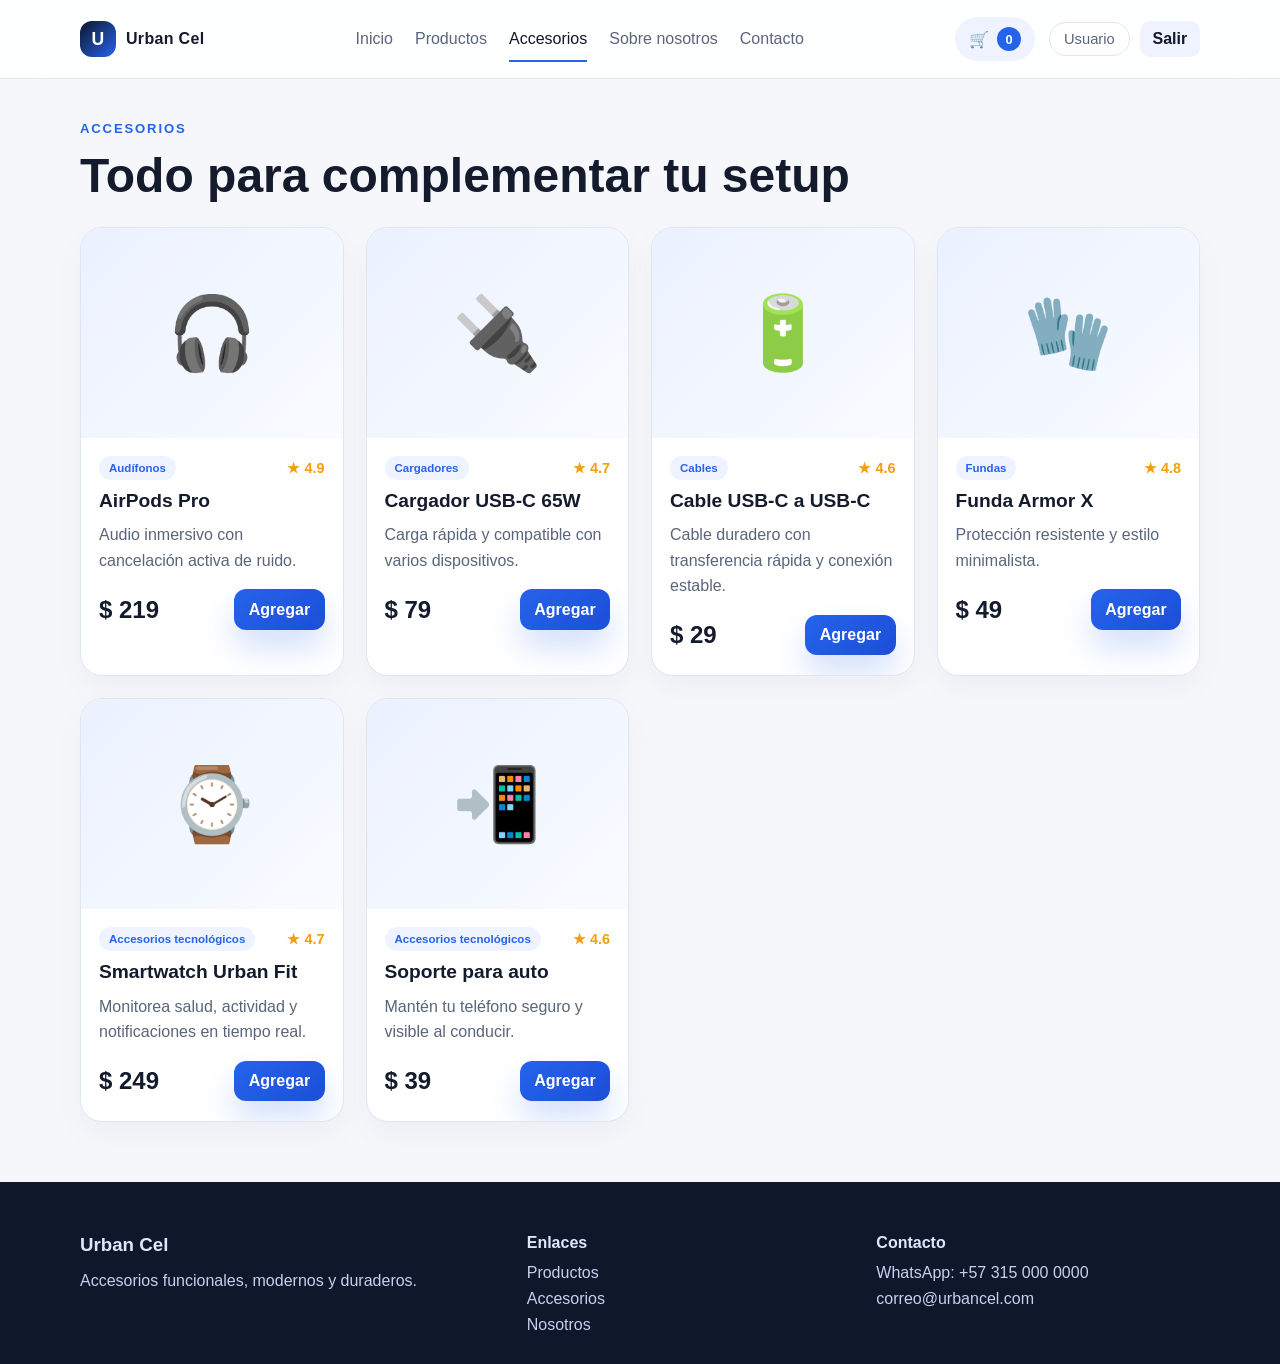
==== accesorios.html @ 955fb42e "Sube la tienda Urban Cel a GitHub Pages con HTML, CSS y JS funcionales para catálogo, carrito, login" ====
<!DOCTYPE html>
<html lang="es">
  <head>
    <meta charset="UTF-8" />
    <meta name="viewport" content="width=device-width, initial-scale=1.0" />
    <title>Urban Cel | Accesorios</title>
    <link rel="stylesheet" href="css/style.css" />
  </head>
  <body>
    <header class="topbar">
      <div class="container nav-wrap">
        <a href="index.html" class="brand">
          <span class="brand-mark">U</span>
          <span>Urban Cel</span>
        </a>

        <nav class="main-nav">
          <a href="index.html">Inicio</a>
          <a href="productos.html">Productos</a>
          <a href="accesorios.html" class="active">Accesorios</a>
          <a href="nosotros.html">Sobre nosotros</a>
          <a href="contacto.html">Contacto</a>
        </nav>

        <div class="nav-actions">
          <a href="carrito.html" class="cart-link" aria-label="Carrito de compras">
            <span>🛒</span>
            <span class="cart-count" id="cartCount">0</span>
          </a>
          <div class="user-menu">
            <span class="user-pill" data-user-label>Usuario</span>
            <button class="btn btn-light btn-small" id="logoutBtn">Salir</button>
          </div>
        </div>
      </div>
    </header>

    <main class="page-main">
      <section class="container">
        <div class="page-header">
          <div>
            <p class="eyebrow">Accesorios</p>
            <h1>Todo para complementar tu setup</h1>
          </div>
        </div>

        <div id="accessoryProducts" class="product-grid"></div>
      </section>
    </main>

    <footer class="footer">
      <div class="container footer-grid">
        <div>
          <h3>Urban Cel</h3>
          <p>Accesorios funcionales, modernos y duraderos.</p>
        </div>
        <div>
          <h4>Enlaces</h4>
          <ul>
            <li><a href="productos.html">Productos</a></li>
            <li><a href="accesorios.html">Accesorios</a></li>
            <li><a href="nosotros.html">Nosotros</a></li>
          </ul>
        </div>
        <div>
          <h4>Contacto</h4>
          <ul>
            <li>WhatsApp: +57 315 000 0000</li>
            <li>correo@urbancel.com</li>
          </ul>
        </div>
      </div>
    </footer>

    <script src="js/productos.js"></script>
    <script src="js/login.js"></script>
  </body>
</html>
---- css/style.css ----
* {
  box-sizing: border-box;
}

:root {
  --bg: #f5f7fb;
  --panel: #ffffff;
  --panel-soft: #eef3ff;
  --text: #141b2d;
  --muted: #59657b;
  --line: #dfe6f2;
  --primary: #0f172a;
  --secondary: #2563eb;
  --accent: #f59e0b;
  --green: #16a34a;
  --danger: #dc2626;
  --shadow: 0 20px 48px rgba(15, 23, 42, 0.08);
}

html {
  scroll-behavior: smooth;
}

body {
  margin: 0;
  font-family: Arial, Helvetica, sans-serif;
  background: var(--bg);
  color: var(--text);
}

a {
  color: inherit;
  text-decoration: none;
}

img {
  display: block;
  max-width: 100%;
}

button,
input,
textarea {
  font: inherit;
}

.container {
  width: min(1120px, calc(100% - 32px));
  margin: 0 auto;
}

.topbar {
  background: rgba(255, 255, 255, 0.9);
  border-bottom: 1px solid var(--line);
  backdrop-filter: blur(18px);
  position: sticky;
  top: 0;
  z-index: 20;
}

.nav-wrap {
  display: flex;
  align-items: center;
  justify-content: space-between;
  min-height: 78px;
  gap: 24px;
}

.brand {
  display: flex;
  align-items: center;
  gap: 10px;
  font-weight: 800;
  letter-spacing: 0.02em;
}

.brand-mark {
  width: 36px;
  height: 36px;
  border-radius: 12px;
  background: linear-gradient(135deg, #0f172a, #2563eb);
  color: white;
  display: inline-flex;
  align-items: center;
  justify-content: center;
  font-size: 1.1rem;
}

.main-nav {
  display: flex;
  align-items: center;
  gap: 22px;
  color: var(--muted);
  flex-wrap: wrap;
}

.main-nav a {
  position: relative;
  padding: 8px 0;
}

.main-nav a.active,
.main-nav a:hover {
  color: var(--primary);
}

.main-nav a.active::after,
.main-nav a:hover::after {
  content: "";
  position: absolute;
  left: 0;
  right: 0;
  bottom: -6px;
  height: 2px;
  background: var(--secondary);
}

.nav-actions {
  display: flex;
  align-items: center;
  gap: 14px;
}

.cart-link {
  display: inline-flex;
  align-items: center;
  gap: 8px;
  padding: 10px 14px;
  border-radius: 999px;
  background: var(--panel-soft);
  color: var(--primary);
  font-weight: 700;
}

.cart-count {
  min-width: 24px;
  height: 24px;
  border-radius: 999px;
  display: inline-flex;
  align-items: center;
  justify-content: center;
  background: var(--secondary);
  color: white;
  font-size: 0.8rem;
}

.user-menu {
  display: flex;
  align-items: center;
  gap: 10px;
}

.user-pill {
  padding: 8px 14px;
  border: 1px solid var(--line);
  background: white;
  border-radius: 999px;
  color: var(--muted);
  font-size: 0.92rem;
}

.btn {
  border: none;
  border-radius: 12px;
  padding: 0.9rem 1.2rem;
  cursor: pointer;
  transition: 0.2s ease;
  display: inline-flex;
  align-items: center;
  justify-content: center;
  font-weight: 700;
}

.btn:hover {
  transform: translateY(-1px);
}

.btn-primary {
  background: linear-gradient(135deg, var(--secondary), #1d4ed8);
  color: white;
  box-shadow: 0 18px 32px rgba(37, 99, 235, 0.2);
}

.btn-secondary {
  background: white;
  color: var(--secondary);
  border: 1px solid rgba(37, 99, 235, 0.2);
}

.btn-light {
  background: var(--panel-soft);
  color: var(--primary);
}

.btn-small {
  padding: 0.55rem 0.8rem;
  border-radius: 10px;
}

.btn-block {
  width: 100%;
}

.hero {
  padding: 54px 0 30px;
  background: linear-gradient(180deg, #eef5ff 0%, #f8fbff 100%);
}

.hero-grid {
  display: grid;
  grid-template-columns: 1.1fr 0.9fr;
  gap: 32px;
  align-items: center;
}

.eyebrow {
  margin: 0 0 12px;
  color: var(--secondary);
  font-size: 0.82rem;
  letter-spacing: 0.14em;
  text-transform: uppercase;
  font-weight: 800;
}

h1, h2, h3, h4 {
  margin-top: 0;
  line-height: 1.15;
}

.hero-copy h1 {
  font-size: clamp(2.4rem, 5vw, 4.1rem);
  margin-bottom: 16px;
}

.hero-copy p {
  font-size: 1.1rem;
  color: var(--muted);
  line-height: 1.7;
}

.hero-actions {
  display: flex;
  flex-wrap: wrap;
  gap: 14px;
  margin-top: 28px;
}

.hero-stats {
  display: flex;
  gap: 26px;
  margin-top: 28px;
  flex-wrap: wrap;
}

.hero-stats div {
  min-width: 110px;
}

.hero-stats strong {
  display: block;
  font-size: 1.5rem;
  margin-bottom: 4px;
}

.hero-stats span {
  color: var(--muted);
  font-size: 0.95rem;
}

.hero-visual {
  display: flex;
  justify-content: center;
  align-items: center;
  min-height: 450px;
}

.device-showcase {
  position: relative;
  width: min(430px, 85%);
  height: 420px;
  border-radius: 32px;
  background: linear-gradient(160deg, #dfeafe, #eff6ff 50%, #dbeafe);
  border: 1px solid rgba(37, 99, 235, 0.08);
  box-shadow: var(--shadow);
}

.phone-frame {
  position: absolute;
  right: 50px;
  top: 60px;
  width: 220px;
  height: 290px;
  border-radius: 26px;
  background: linear-gradient(180deg, #111827, #1f2937);
  box-shadow: inset 0 0 0 8px rgba(148, 163, 184, 0.22);
}

.screen-glow {
  position: absolute;
  inset: 24px;
  border-radius: 18px;
  background: radial-gradient(circle at top, rgba(96, 165, 250, 0.95), transparent 35%),
    linear-gradient(180deg, rgba(15, 118, 110, 0.9), rgba(30, 41, 59, 0.92));
}

.floating-card {
  position: absolute;
  display: flex;
  flex-direction: column;
  gap: 4px;
  padding: 15px 18px;
  background: rgba(255, 255, 255, 0.92);
  border: 1px solid rgba(148, 163, 184, 0.2);
  border-radius: 18px;
  box-shadow: 0 20px 35px rgba(37, 99, 235, 0.12);
}

.floating-card span {
  color: var(--muted);
  font-size: 0.78rem;
}

.floating-card strong {
  font-size: 1.1rem;
}

.card-one {
  left: 28px;
  bottom: 58px;
}

.card-two {
  right: 18px;
  top: 18px;
}

.section {
  padding: 72px 0;
}

.section-alt {
  background: #f0f7ff;
}

.section-head {
  display: flex;
  align-items: end;
  justify-content: space-between;
  gap: 18px;
  margin-bottom: 28px;
}

.section-head.centered {
  justify-content: center;
  text-align: center;
}

.section-head h2 {
  margin-bottom: 0;
  font-size: clamp(1.8rem, 3vw, 2.5rem);
}

.text-link {
  color: var(--secondary);
  font-weight: 700;
}

.product-grid {
  display: grid;
  grid-template-columns: repeat(4, minmax(0, 1fr));
  gap: 22px;
}

.product-card {
  background: white;
  border: 1px solid var(--line);
  border-radius: 22px;
  overflow: hidden;
  box-shadow: 0 12px 30px rgba(15, 23, 42, 0.04);
}

.product-image {
  height: 210px;
  background: linear-gradient(135deg, #eaf1ff, #f9fbff);
  display: flex;
  align-items: center;
  justify-content: center;
  font-size: 4.5rem;
}

.product-body {
  padding: 18px 18px 20px;
}

.product-topline {
  display: flex;
  align-items: center;
  justify-content: space-between;
  gap: 8px;
  margin-bottom: 10px;
}

.product-tag {
  display: inline-flex;
  padding: 6px 10px;
  background: var(--panel-soft);
  border-radius: 999px;
  color: var(--secondary);
  font-size: 0.72rem;
  font-weight: 700;
}

.product-rating {
  color: var(--accent);
  font-weight: 700;
  font-size: 0.9rem;
}

.product-card h3 {
  margin: 0 0 10px;
  font-size: 1.2rem;
}

.product-desc {
  color: var(--muted);
  margin: 0 0 16px;
  line-height: 1.6;
}

.product-meta {
  display: flex;
  align-items: center;
  justify-content: space-between;
  gap: 10px;
  margin-top: auto;
}

.product-price {
  font-size: 1.5rem;
  font-weight: 800;
}

.product-card .btn {
  width: auto;
  padding: 0.7rem 0.9rem;
}

.filter-bar {
  display: flex;
  flex-wrap: wrap;
  gap: 12px;
  margin: 0 0 28px;
}

.filter-btn {
  padding: 10px 16px;
  border: 1px solid var(--line);
  background: white;
  color: var(--muted);
  border-radius: 999px;
  cursor: pointer;
  font-weight: 700;
}

.filter-btn.active {
  background: var(--primary);
  color: white;
  border-color: var(--primary);
}

.page-main {
  padding: 42px 0 60px;
}

.page-header {
  margin-bottom: 24px;
}

.page-header h1 {
  margin-bottom: 0;
  font-size: clamp(2rem, 4vw, 3rem);
}

.cart-section,
.contact-section,
.about-section {
  padding-top: 16px;
}

.cart-layout {
  display: grid;
  grid-template-columns: 1.5fr 0.9fr;
  gap: 24px;
  align-items: start;
}

.cart-items {
  display: grid;
  gap: 16px;
}

.cart-item {
  display: grid;
  grid-template-columns: 104px 1fr auto;
  gap: 18px;
  background: white;
  border: 1px solid var(--line);
  border-radius: 20px;
  padding: 16px;
  align-items: center;
}

.cart-item-thumb {
  width: 104px;
  height: 104px;
  border-radius: 16px;
  background: linear-gradient(135deg, #eff6ff, #e0f2fe);
  display: flex;
  align-items: center;
  justify-content: center;
  font-size: 2.4rem;
}

.cart-item h3 {
  margin: 0 0 6px;
}

.cart-item p {
  margin: 0;
  color: var(--muted);
}

.cart-item-controls {
  display: flex;
  align-items: center;
  gap: 8px;
  margin-top: 12px;
}

.qty-btn {
  width: 32px;
  height: 32px;
  border-radius: 10px;
  border: 1px solid var(--line);
  background: white;
  cursor: pointer;
  font-weight: 700;
}

.qty-value {
  min-width: 36px;
  text-align: center;
  font-weight: 700;
}

.cart-item-price {
  text-align: right;
  font-size: 1.15rem;
  font-weight: 800;
}

.summary-card,
.contact-card,
.info-card,
.feature-card {
  background: white;
  border: 1px solid var(--line);
  border-radius: 22px;
  box-shadow: 0 12px 30px rgba(15, 23, 42, 0.04);
}

.summary-card {
  padding: 22px;
}

.summary-row {
  display: flex;
  align-items: center;
  justify-content: space-between;
  gap: 10px;
  padding: 12px 0;
  border-bottom: 1px solid var(--line);
  color: var(--muted);
}

.total-row {
  margin-top: 8px;
  border-bottom: none;
  color: var(--text);
  font-size: 1.1rem;
}

.summary-card .btn {
  margin-top: 18px;
}

.contact-section {
  display: grid;
  grid-template-columns: 1.35fr 0.8fr;
  gap: 24px;
}

.contact-card,
.info-card {
  padding: 26px;
}

.contact-form {
  display: grid;
  gap: 18px;
}

.form-grid {
  display: grid;
  grid-template-columns: repeat(2, minmax(0, 1fr));
  gap: 18px;
}

label {
  display: grid;
  gap: 8px;
  font-weight: 700;
  color: var(--text);
}

input,
textarea {
  width: 100%;
  border: 1px solid var(--line);
  background: #fbfcff;
  border-radius: 12px;
  padding: 0.9rem 1rem;
  color: var(--text);
}

textarea {
  resize: vertical;
  min-height: 120px;
}

.info-card ul {
  list-style: none;
  padding: 0;
  margin: 18px 0 0;
  display: grid;
  gap: 10px;
  color: var(--muted);
}

.about-section {
  display: grid;
  grid-template-columns: 1.1fr 0.9fr;
  gap: 28px;
  align-items: center;
}

.about-copy p {
  color: var(--muted);
  line-height: 1.8;
}

.about-visual img {
  width: 100%;
  border-radius: 24px;
  box-shadow: var(--shadow);
}

.feature-grid {
  display: grid;
  grid-template-columns: repeat(3, minmax(0, 1fr));
  gap: 22px;
}

.feature-card {
  padding: 28px 22px;
  text-align: center;
}

.feature-icon {
  font-size: 2.3rem;
  margin-bottom: 14px;
}

.feature-card p {
  color: var(--muted);
  line-height: 1.7;
}

.footer {
  background: #0f172a;
  color: #dfe7ff;
  padding: 52px 0 30px;
}

.footer-grid {
  display: grid;
  grid-template-columns: 1.3fr 1fr 1fr;
  gap: 26px;
}

.footer h3,
.footer h4 {
  margin-bottom: 12px;
}

.footer p,
.footer li,
.footer a {
  color: #c5d1ef;
}

.footer ul {
  list-style: none;
  padding: 0;
  margin: 0;
  display: grid;
  gap: 8px;
}

.auth-page {
  min-height: 100vh;
  display: grid;
  place-items: center;
  background: linear-gradient(135deg, #eef5ff 0%, #f5f7ff 100%);
}

.auth-shell {
  width: min(1020px, calc(100% - 28px));
  background: rgba(255, 255, 255, 0.75);
  border: 1px solid rgba(148, 163, 184, 0.18);
  border-radius: 30px;
  box-shadow: var(--shadow);
  display: grid;
  grid-template-columns: 1fr 0.95fr;
  overflow: hidden;
}

.auth-card {
  padding: 42px 36px;
}

.brand-block {
  display: flex;
  align-items: center;
  gap: 14px;
  margin-bottom: 10px;
}

.brand-block .brand-mark {
  width: 52px;
  height: 52px;
  border-radius: 16px;
  font-size: 1.5rem;
}

.auth-card h2 {
  font-size: clamp(1.9rem, 3vw, 2.6rem);
  margin-bottom: 10px;
}

.subtext {
  color: var(--muted);
  margin-bottom: 22px;
  line-height: 1.7;
}

.auth-form {
  display: grid;
  gap: 18px;
}

.auth-links {
  display: flex;
  justify-content: space-between;
  gap: 12px;
  margin-top: 24px;
  flex-wrap: wrap;
}

.link-btn {
  border: none;
  background: transparent;
  color: var(--secondary);
  cursor: pointer;
  font-weight: 700;
  padding: 0;
}

.auth-visual {
  background: linear-gradient(160deg, #10213f 0%, #1e3a8a 100%);
  position: relative;
  display: flex;
  align-items: center;
  justify-content: center;
  min-height: 540px;
}

.phone-card {
  position: relative;
  width: 260px;
  height: 400px;
  border-radius: 28px;
  background: linear-gradient(180deg, #111827, #0f172a);
  border: 1px solid rgba(255, 255, 255, 0.12);
  box-shadow: 0 30px 50px rgba(15, 23, 42, 0.4);
  overflow: hidden;
}

.mini-surface {
  position: absolute;
  inset: 24px;
  border-radius: 22px;
  background: linear-gradient(160deg, rgba(96, 165, 250, 0.7), rgba(14, 116, 144, 0.7));
}

.mini-badges {
  position: absolute;
  left: 18px;
  right: 18px;
  bottom: 18px;
  display: flex;
  justify-content: space-between;
  gap: 10px;
}

.mini-badges span,
.floating-tag {
  background: rgba(255, 255, 255, 0.16);
  color: white;
  border: 1px solid rgba(255, 255, 255, 0.18);
  border-radius: 999px;
  padding: 8px 12px;
  font-size: 0.72rem;
  backdrop-filter: blur(6px);
}

.floating-tag {
  position: absolute;
  font-weight: 700;
}

.tag-one {
  top: 80px;
  right: 28px;
}

.tag-two {
  bottom: 90px;
  left: 28px;
}

.empty-state {
  background: white;
  border: 1px dashed var(--line);
  border-radius: 18px;
  padding: 26px;
  text-align: center;
  color: var(--muted);
}

@media (max-width: 980px) {
  .product-grid,
  .feature-grid,
  .contact-section,
  .about-section,
  .cart-layout,
  .auth-shell,
  .hero-grid,
  .footer-grid {
    grid-template-columns: 1fr;
  }

  .main-nav {
    display: none;
  }

  .filter-bar {
    overflow-x: auto;
    flex-wrap: nowrap;
    padding-bottom: 8px;
  }
}

@media (max-width: 640px) {
  .product-grid {
    grid-template-columns: 1fr;
  }

  .form-grid {
    grid-template-columns: 1fr;
  }

  .nav-wrap {
    min-height: 68px;
  }

  .auth-card {
    padding: 28px 20px;
  }

  .cart-item {
    grid-template-columns: 1fr;
  }
}
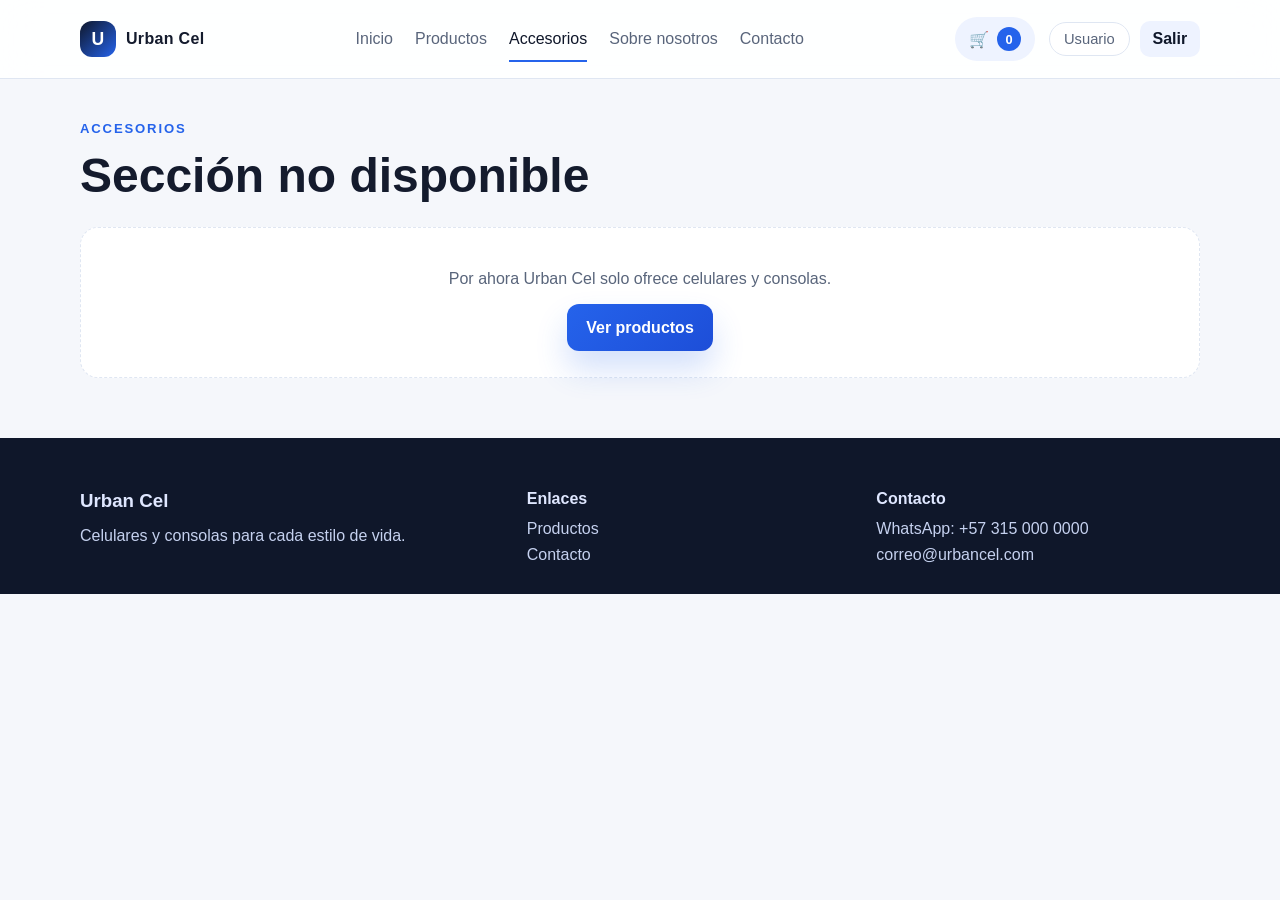
==== commit 6f607c16: "Reemplaza el catálogo por iPhone 13, Honor X8a, Samsung Galaxy A05s, OPPO A20 y Xbox Series S; elimi" ====
--- a/accesorios.html
+++ b/accesorios.html
@@ -40,11 +40,13 @@
         <div class="page-header">
           <div>
             <p class="eyebrow">Accesorios</p>
-            <h1>Todo para complementar tu setup</h1>
+            <h1>Sección no disponible</h1>
           </div>
         </div>
-
-        <div id="accessoryProducts" class="product-grid"></div>
+        <div class="empty-state">
+          <p>Por ahora Urban Cel solo ofrece celulares y consolas.</p>
+          <a href="productos.html" class="btn btn-primary">Ver productos</a>
+        </div>
       </section>
     </main>
 
@@ -52,14 +54,13 @@
       <div class="container footer-grid">
         <div>
           <h3>Urban Cel</h3>
-          <p>Accesorios funcionales, modernos y duraderos.</p>
+          <p>Celulares y consolas para cada estilo de vida.</p>
         </div>
         <div>
           <h4>Enlaces</h4>
           <ul>
             <li><a href="productos.html">Productos</a></li>
-            <li><a href="accesorios.html">Accesorios</a></li>
-            <li><a href="nosotros.html">Nosotros</a></li>
+            <li><a href="contacto.html">Contacto</a></li>
           </ul>
         </div>
         <div>
@@ -72,7 +73,6 @@
       </div>
     </footer>
 
-    <script src="js/productos.js"></script>
     <script src="js/login.js"></script>
   </body>
 </html>
